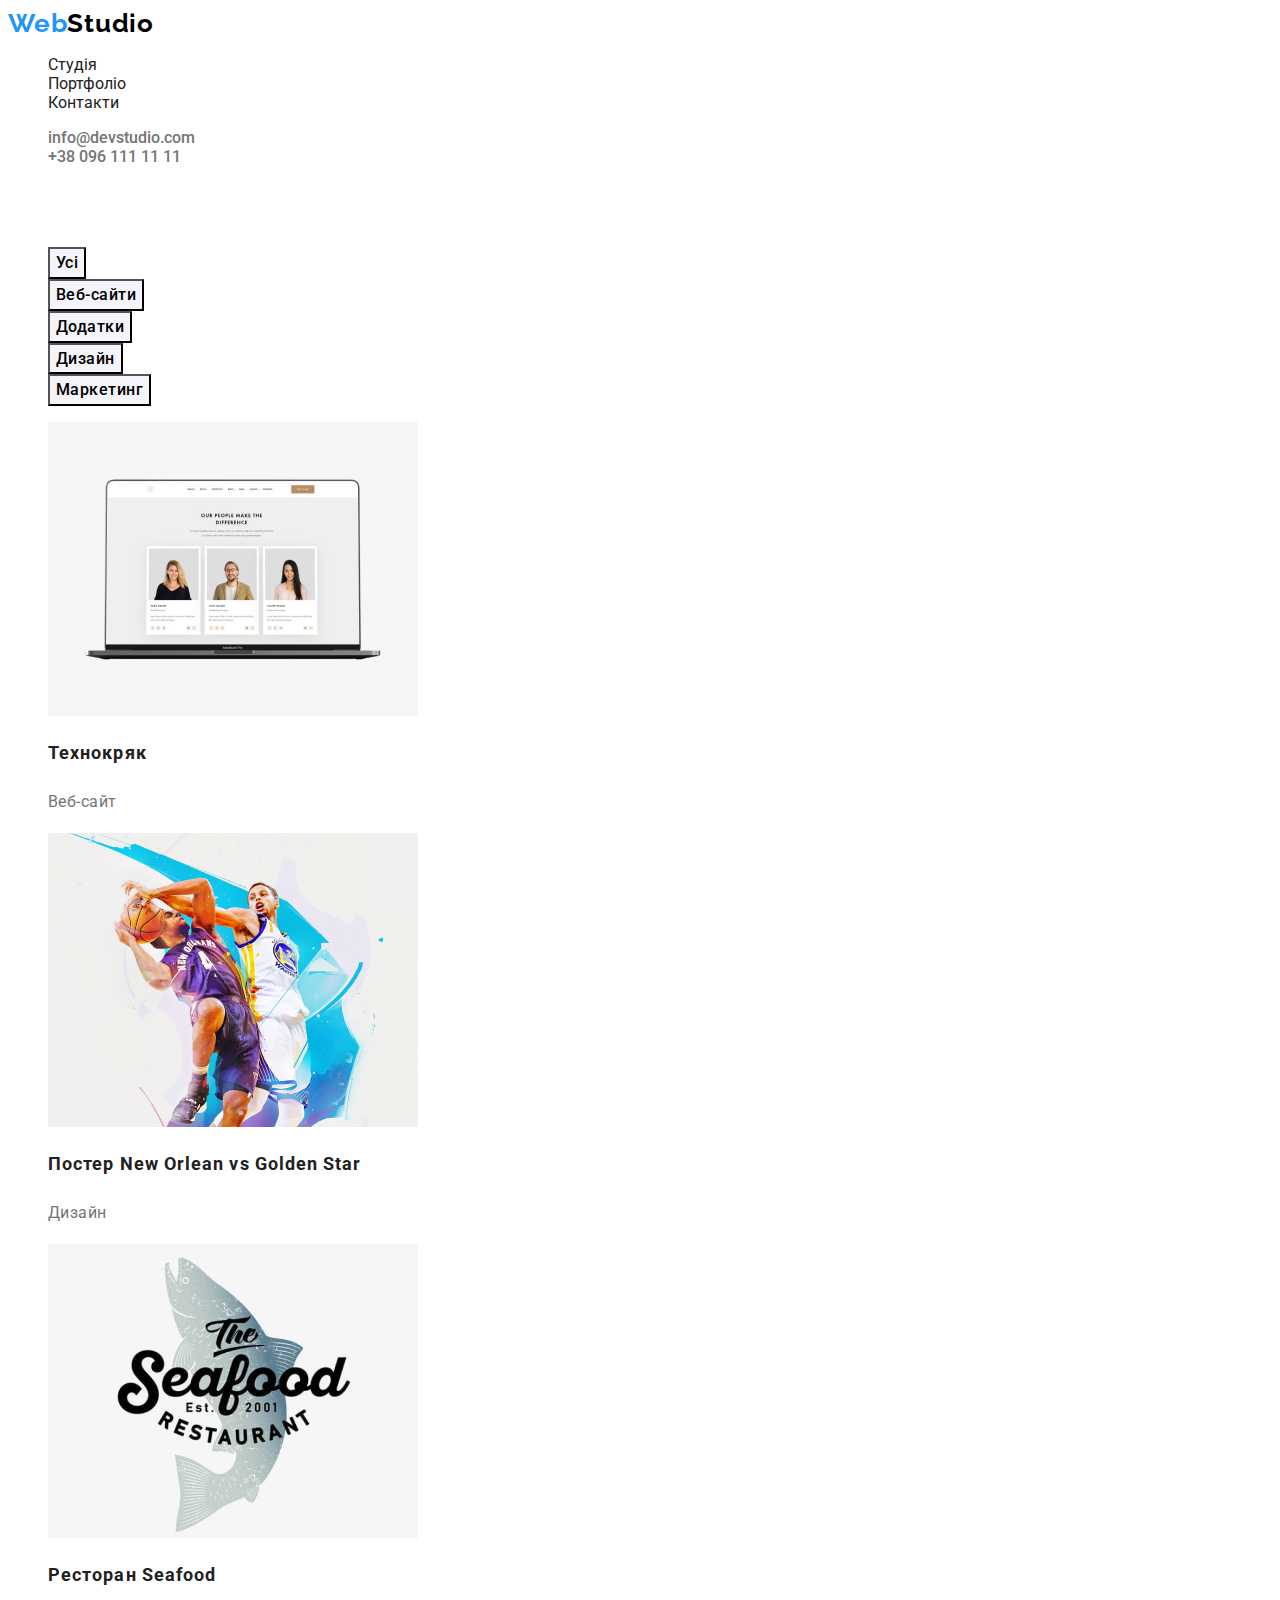
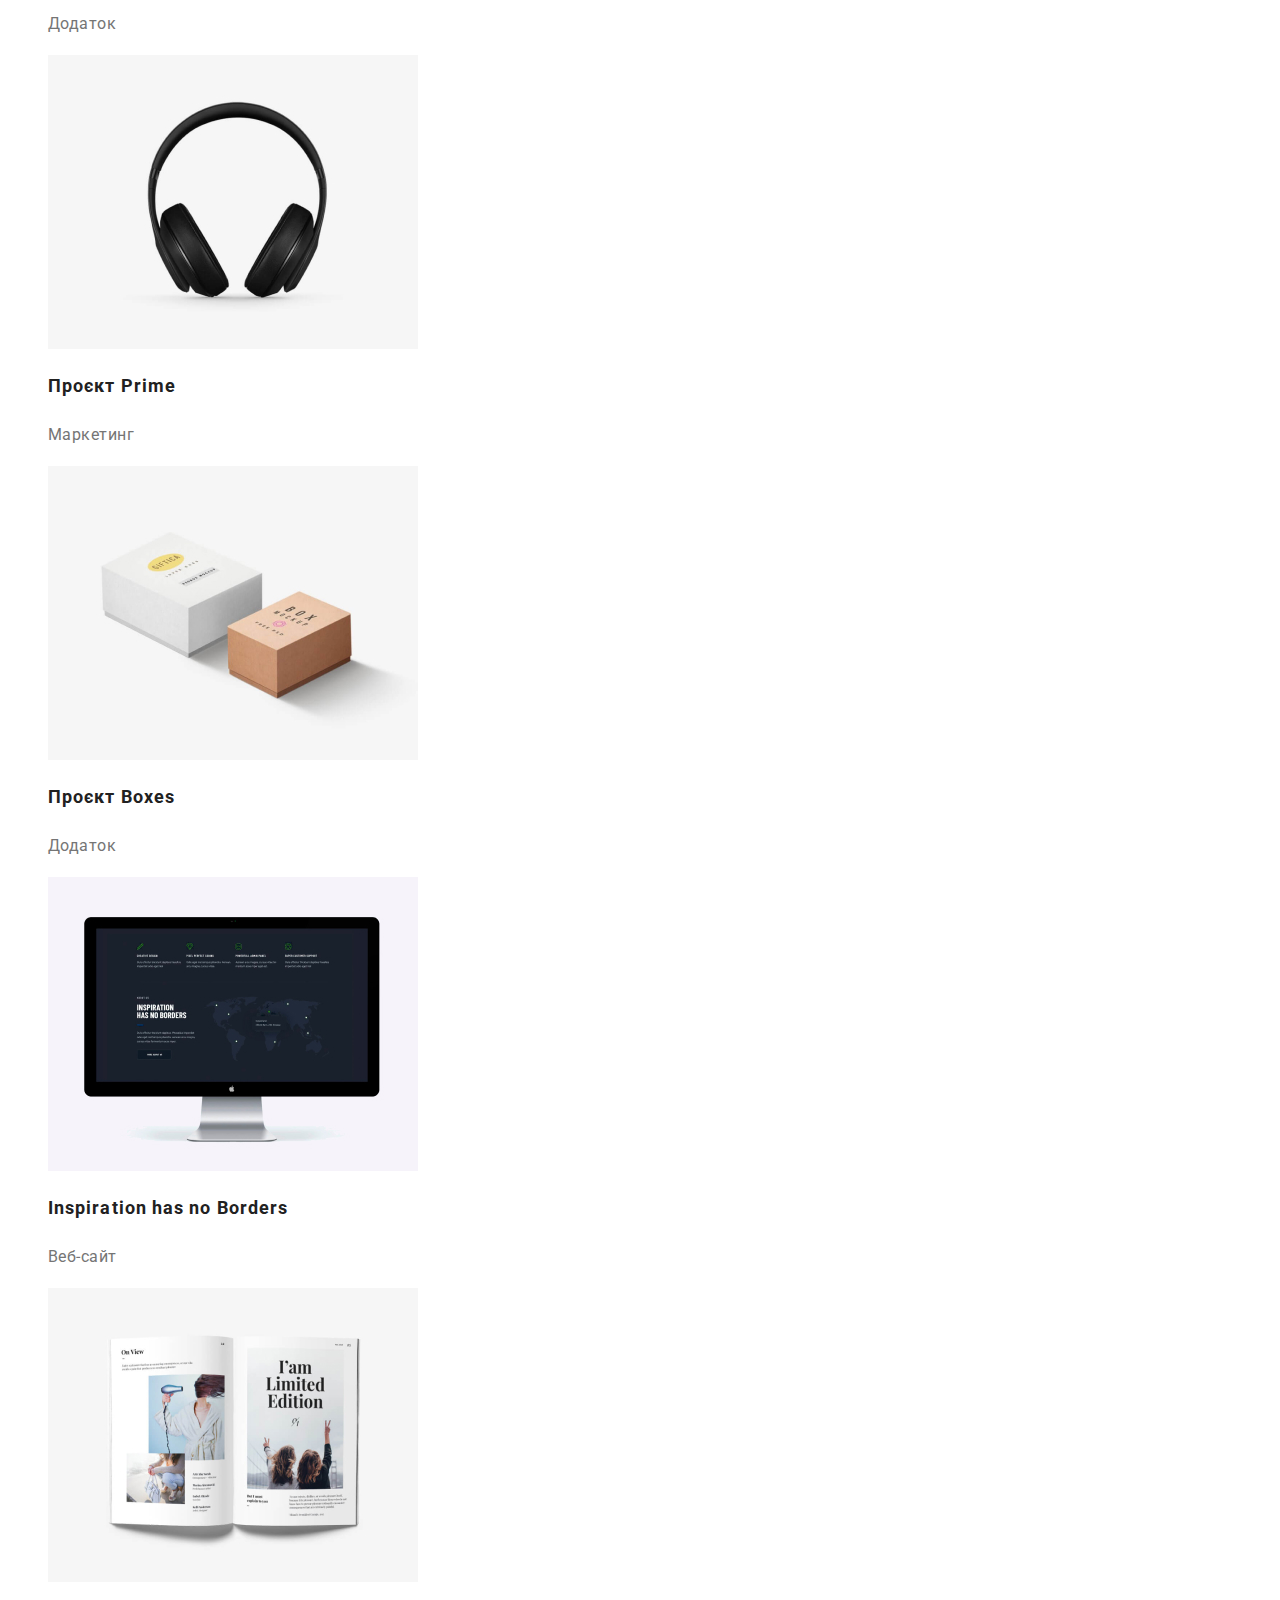
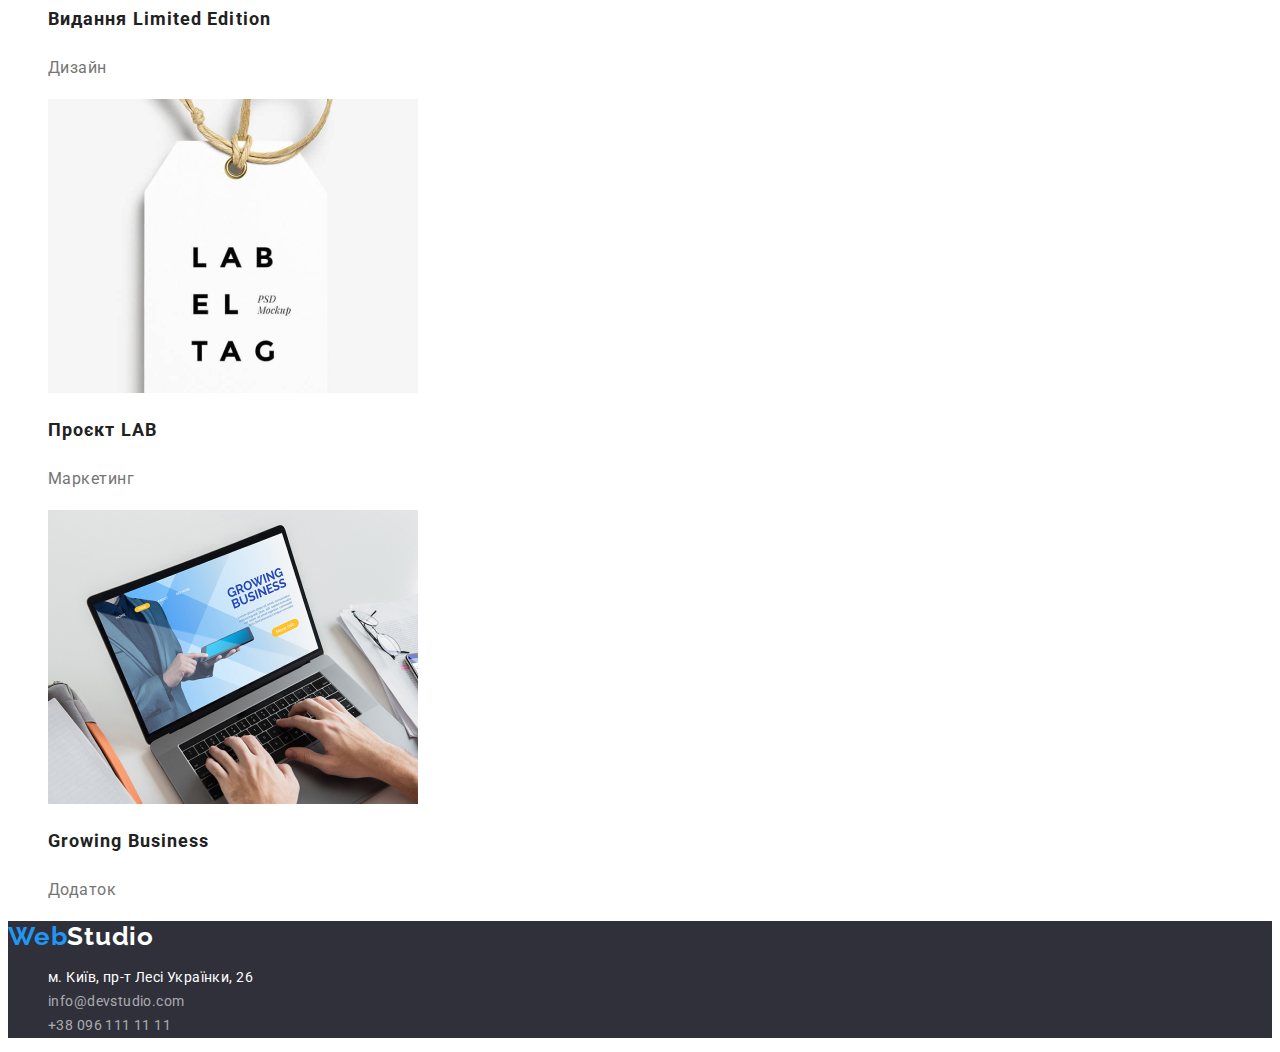
==== portfolio.html @ 6a6a4c06 "Initial commit" ====
<!DOCTYPE html>
<html lang="uk">
  <head>
    <meta charset="UTF-8" />
    <meta http-equiv="X-UA-Compatible" content="IE=edge" />
    <meta name="viewport" content="width=device-width, initial-scale=1.0" />
    <title>WebStudio</title>
    <!-- fonts -->
    <link rel="preconnect" href="https://fonts.googleapis.com" />
    <link rel="preconnect" href="https://fonts.gstatic.com" crossorigin />
    <link
      href="https://fonts.googleapis.com/css2?family=Raleway:wght@700&family=Roboto:wght@400;500;700;900&display=swap"
      rel="stylesheet"
    />
    <!-- css styles -->
    <link rel="stylesheet" href="./css/styles.css" />
  </head>
  <body class="page">
    <!-- header -->
    <header class="header">
      <nav class="main-nav">
        <a class="logo" href="./index.html">Web<span class="logo-upper-half">Studio</span></a>
        <ul class="list">
          <li class="list-item"><a class="link" href="./index.html">Студія</a></li>
          <li class="list-item"><a class="link" href="./portfolio.html">Портфоліо</a></li>
          <li class="list-item"><a class="link" href="">Контакти</a></li>
        </ul>
      </nav>
      <div class="group">
        <ul class="list">
          <li class="list-item">
            <a class="link" href="mailto:info@devstudio.com">info@devstudio.com</a>
          </li>
          <li class="list-item"><a class="link" href="tel:+380961111111">+38 096 111 11 11</a></li>
        </ul>
      </div>
    </header>
    <main>
      <!-- portfolio -->
      <section class="section">
        <h1 class="portfolio-title">Наші проекти</h1>
        <ul class="list">
          <li class="list-item"><button class="portfolio-btn" type="button">Усі</button></li>
          <li class="list-item"><button class="portfolio-btn" type="button">Веб-сайти</button></li>
          <li class="list-item"><button class="portfolio-btn" type="button">Додатки</button></li>
          <li class="list-item"><button class="portfolio-btn" type="button">Дизайн</button></li>
          <li class="list-item"><button class="portfolio-btn" type="button">Маркетинг</button></li>
        </ul>
        <ul class="list">
          <li class="list-item">
            <img
              class="img"
              src="./images/portfolio/project-1.jpg"
              alt="Ноутбук"
              width="370"
              height="294"
            />
            <h2 class="portfolio-item-title">Технокряк</h2>
            <p class="portfolio-item-subtitle">Веб-сайт</p>
          </li>
          <li class="list-item">
            <img
              class="img"
              src="./images/portfolio/project-2.jpg"
              alt="Баскетболисты с мячом"
              width="370"
              height="294"
            />
            <h2 class="portfolio-item-title">Постер New Orlean vs Golden Star</h2>
            <p class="portfolio-item-subtitle">Дизайн</p>
          </li>
          <li class="list-item">
            <img
              class="img"
              src="./images/portfolio/project-3.jpg"
              alt="Рыба. Логотип ресторана seafood"
              width="370"
              height="294"
            />
            <h2 class="portfolio-item-title">Ресторан Seafood</h2>
            <p class="portfolio-item-subtitle">Додаток</p>
          </li>
          <li class="list-item">
            <img
              class="img"
              src="./images/portfolio/project-4.jpg"
              alt="Наушники"
              width="370"
              height="294"
            />
            <h2 class="portfolio-item-title">Проєкт Prime</h2>
            <p class="portfolio-item-subtitle">Маркетинг</p>
          </li>
          <li class="list-item">
            <img
              class="img"
              src="./images/portfolio/project-5.jpg"
              alt="Две коробки белого и коричневого цвета"
              width="370"
              height="294"
            />
            <h2 class="portfolio-item-title">Проєкт Boxes</h2>
            <p class="portfolio-item-subtitle">Додаток</p>
          </li>
          <li class="list-item">
            <img
              class="img"
              src="./images/portfolio/project-6.jpg"
              alt="Моноблок apple imac"
              width="370"
              height="294"
            />
            <h2 class="portfolio-item-title">Inspiration has no Borders</h2>
            <p class="portfolio-item-subtitle">Веб-сайт</p>
          </li>
          <li class="list-item">
            <img
              class="img"
              src="./images/portfolio/project-7.jpg"
              alt="Журнал издания Limited Edition"
              width="370"
              height="294"
            />
            <h2 class="portfolio-item-title">Видання Limited Edition</h2>
            <p class="portfolio-item-subtitle">Дизайн</p>
          </li>
          <li class="list-item">
            <img
              class="img"
              src="./images/portfolio/project-8.jpg"
              alt="Бирка с заголовком проекта LAB"
              width="370"
              height="294"
            />
            <h2 class="portfolio-item-title">Проєкт LAB</h2>
            <p class="portfolio-item-subtitle">Маркетинг</p>
          </li>
          <li class="list-item">
            <img
              class="img"
              src="./images/portfolio/project-9.jpg"
              alt="Ноутбук на котором наберают текст"
              width="370"
              height="294"
            />
            <h2 class="portfolio-item-title">Growing Business</h2>
            <p class="portfolio-item-subtitle">Додаток</p>
          </li>
        </ul>
      </section>
    </main>
    <!-- Contacts -->
    <footer class="footer">
      <a class="logo" href="./index.html">Web<span class="logo-lower-half">Studio</span></a>
      <address class="contacts-adress">
        <ul class="list">
          <li class="list-item">
            <a
              class="link"
              href="https://goo.gl/maps/WYEAcVvs6HU5PnNz8"
              target="_blank"
              rel="noopener noreferrer nofollow"
              ><span class="location">м. Київ, пр-т Лесі Українки, 26</span>
            </a>
          </li>
          <li class="list-item">
            <a class="link" href="mailto:info@devstudio.com">info@devstudio.com</a>
          </li>
          <li class="list-item"><a class="link" href="tel:+380961111111">+38 096 111 11 11</a></li>
        </ul>
      </address>
    </footer>
  </body>
</html>
---- css/styles.css ----
/* var */

:root {
  /* Fonts */

  --logo-font: 'Raleway', sans-serif;
  --main-font: 'Roboto', sans-serif;

  /* Text colors */

  --main-txt-cl: #212121;
  --secondary-txt-cl: #757575;
  --main-cl-title: #ffffff;
  --accent-cl: #2196f3;

  --logo-main-cl: #2196f3;
  --logo-upperhalf-cl: #000000;
  --logo-lowerhalf-cl: #ffffff;

  --contact-adress-cl: #ffffff;
  --mail-tel-cl: rgba(255, 255, 255, 0.6);

  --button-hover-cl: #ffffff;

  /* Background colors */

  --header-bg-cl: #ffffff;
  --hero-footer-bg: #2f303a;
  --team-bg-cl: #f5f4fa;

  --button-bg-cl: #f5f4fa;

  /* Others */
}

/* reset */

.link {
  text-decoration: none;
  color: currentColor;
}

.list {
  list-style: none;
}

/* main */

body {
  font-family: var(--main-font);
  color: var(--main-txt-cl);
}

/* header */

.header {
  background-color: var(--header-bg-cl);
}
.logo {
  font-family: var(--logo-font);
  color: var(--logo-main-cl);
  text-decoration: none;

  font-weight: 700;
  font-size: 26px;
  line-height: 1.19;
  letter-spacing: 0.03em;
}

.logo-upper-half {
  color: var(--logo-upperhalf-cl);
}

.logo-lower-half {
  color: var(--logo-lowerhalf-cl);
}

.list-item-nav {
  font-weight: 500;
  font-size: 14px;
  line-height: 1.14;
  letter-spacing: 0.02em;
}

.link:hover,
.link:focus {
  color: var(--accent-cl);
}

.group {
  font-weight: 500;
  color: var(--secondary-txt-cl);
}

/* hero-section */

.hero-section {
  background-color: var(--hero-footer-bg);
}

.hero-title {
  font-weight: 900;
  font-size: 44px;
  line-height: 1.36;
  letter-spacing: 0.06em;
  text-align: center;
  text-transform: uppercase;

  color: var(--main-cl-title);
}

.hero-btn {
  font-weight: 700;
  font-size: 16px;
  line-height: 1.88;
  letter-spacing: 0.06em;
  cursor: pointer;
  font-family: inherit;

  color: var(--main-cl-title);
  background-color: var(--accent-cl);
}

/* ! */

/* benefits section */

.benefits-title {
  font-weight: 700;
  font-size: 36px;
  line-height: 1.16;
  text-align: center;
  letter-spacing: 0.03em;
}

.benefits-list-title {
  font-weight: 700;
  font-size: 14px;
  line-height: 1.14;
  letter-spacing: 0.03em;
  text-transform: uppercase;
}

.benefits-list-subtitle {
  font-size: 14px;
  line-height: 1.71;
  letter-spacing: 0.03em;

  color: var(--secondary-txt-cl);
}

/* about section */

.about-title {
  font-weight: 700;
  font-size: 36px;
  line-height: 1.17;
  text-align: center;
  letter-spacing: 0.03em;
}

/* team section */

.team-section {
  background-color: var(--team-bg-cl);
}

.team-title {
  font-weight: 700;
  font-size: 36px;
  line-height: 1.17;
  text-align: center;
  letter-spacing: 0.03em;
}

.team-name {
  font-weight: 500;
  font-size: 16px;
  line-height: 1.19;
  letter-spacing: 0.03em;
}

.team-position {
  font-size: 16px;
  line-height: 1.19;
  letter-spacing: 0.03em;

  color: var(--secondary-txt-cl);
}

/* footer section */

.footer {
  background-color: var(--hero-footer-bg);
}

.contacts-adress {
  font-style: normal;
  font-size: 14px;
  line-height: 1.71;
  letter-spacing: 0.03em;

  color: var(--mail-tel-cl);
}

.location {
  color: var(--contact-adress-cl);
}

.location:hover,
.location:focus {
  color: var(--accent-cl);
}

/* portfolio */

/* main */

.portfolio-title {
  visibility: hidden;
}

.portfolio-btn {
  font-weight: 500;
  font-size: 16px;
  line-height: 1.62;
  letter-spacing: 0.03em;
  cursor: pointer;
  font-family: inherit;

  background-color: var(--button-bg-cl);
}

.portfolio-btn:hover,
.portfolio-btn:focus {
  color: var(--button-hover-cl);
  background-color: var(--accent-cl);
}

.portfolio-item-title {
  font-weight: 700;
  font-size: 18px;
  line-height: 2;
  letter-spacing: 0.06em;
}

.portfolio-item-subtitle {
  font-size: 16px;
  line-height: 1.88;
  letter-spacing: 0.03em;

  color: var(--secondary-txt-cl);
}
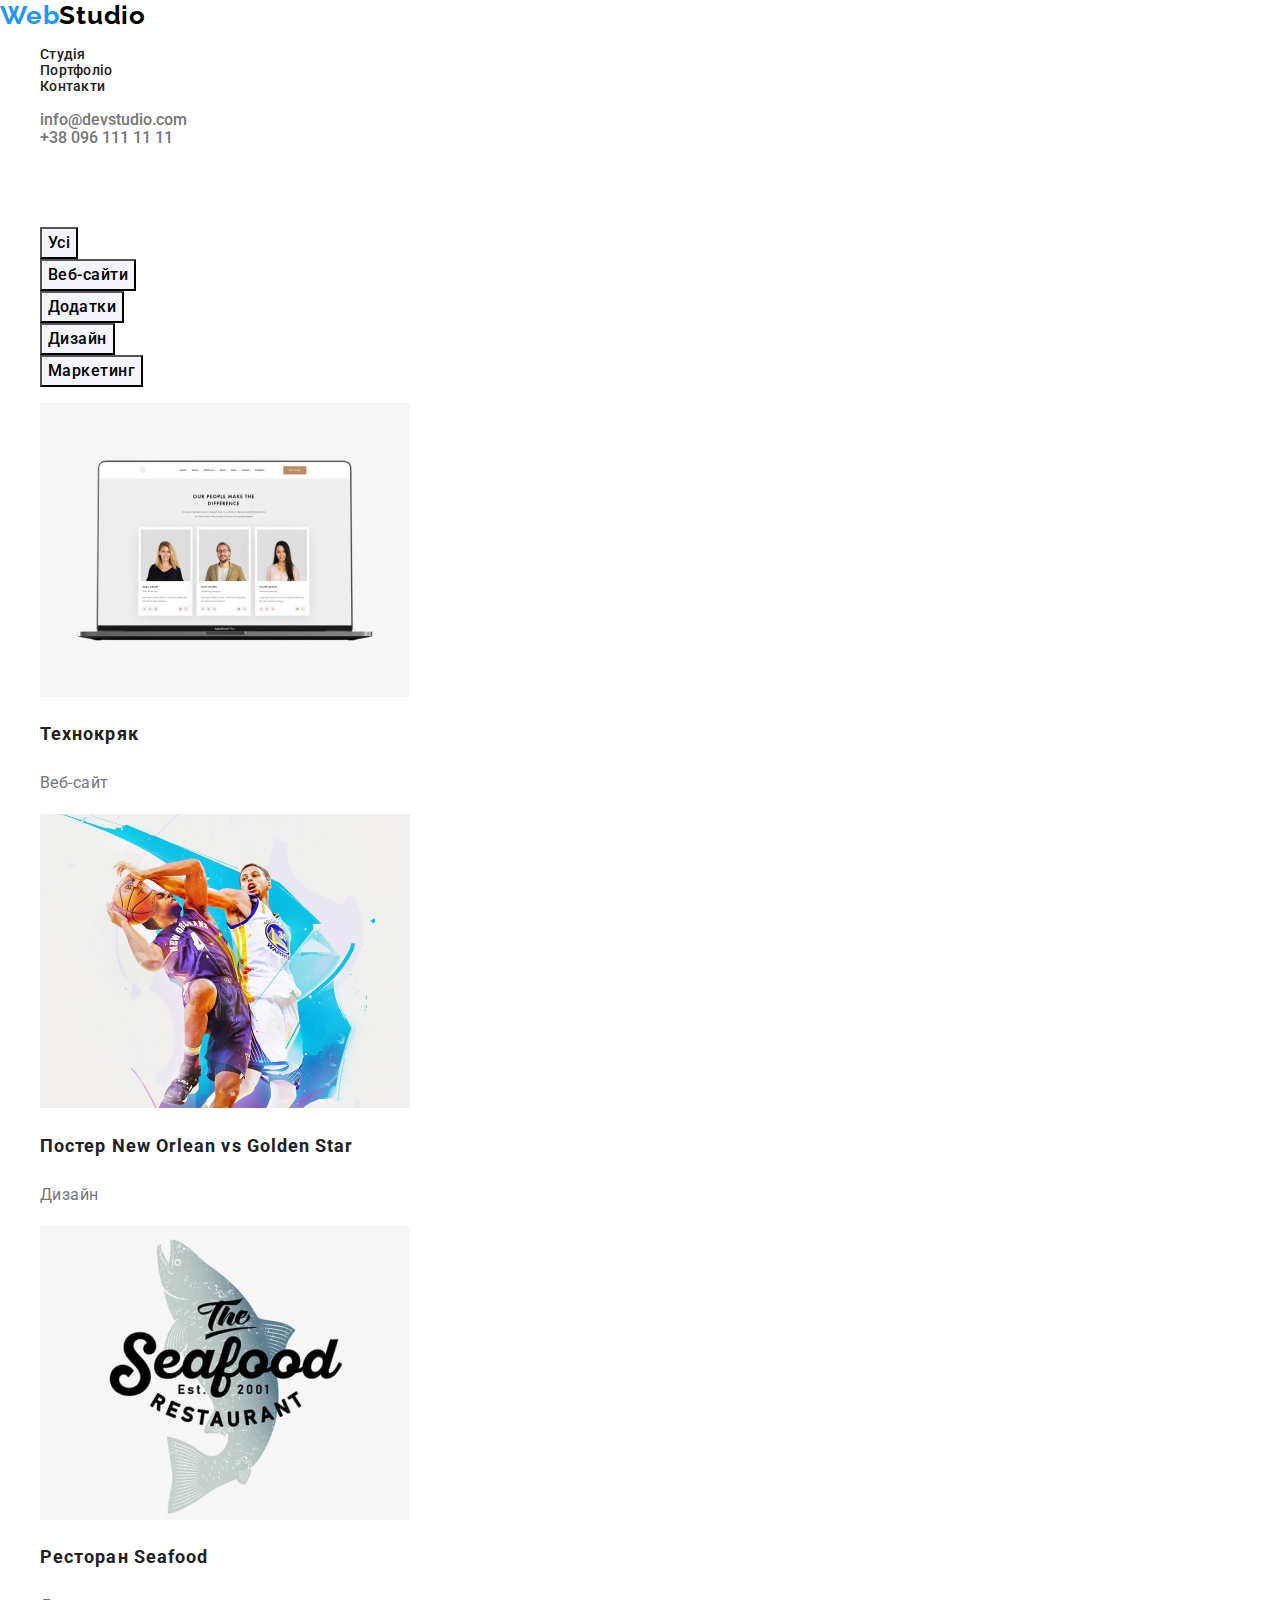
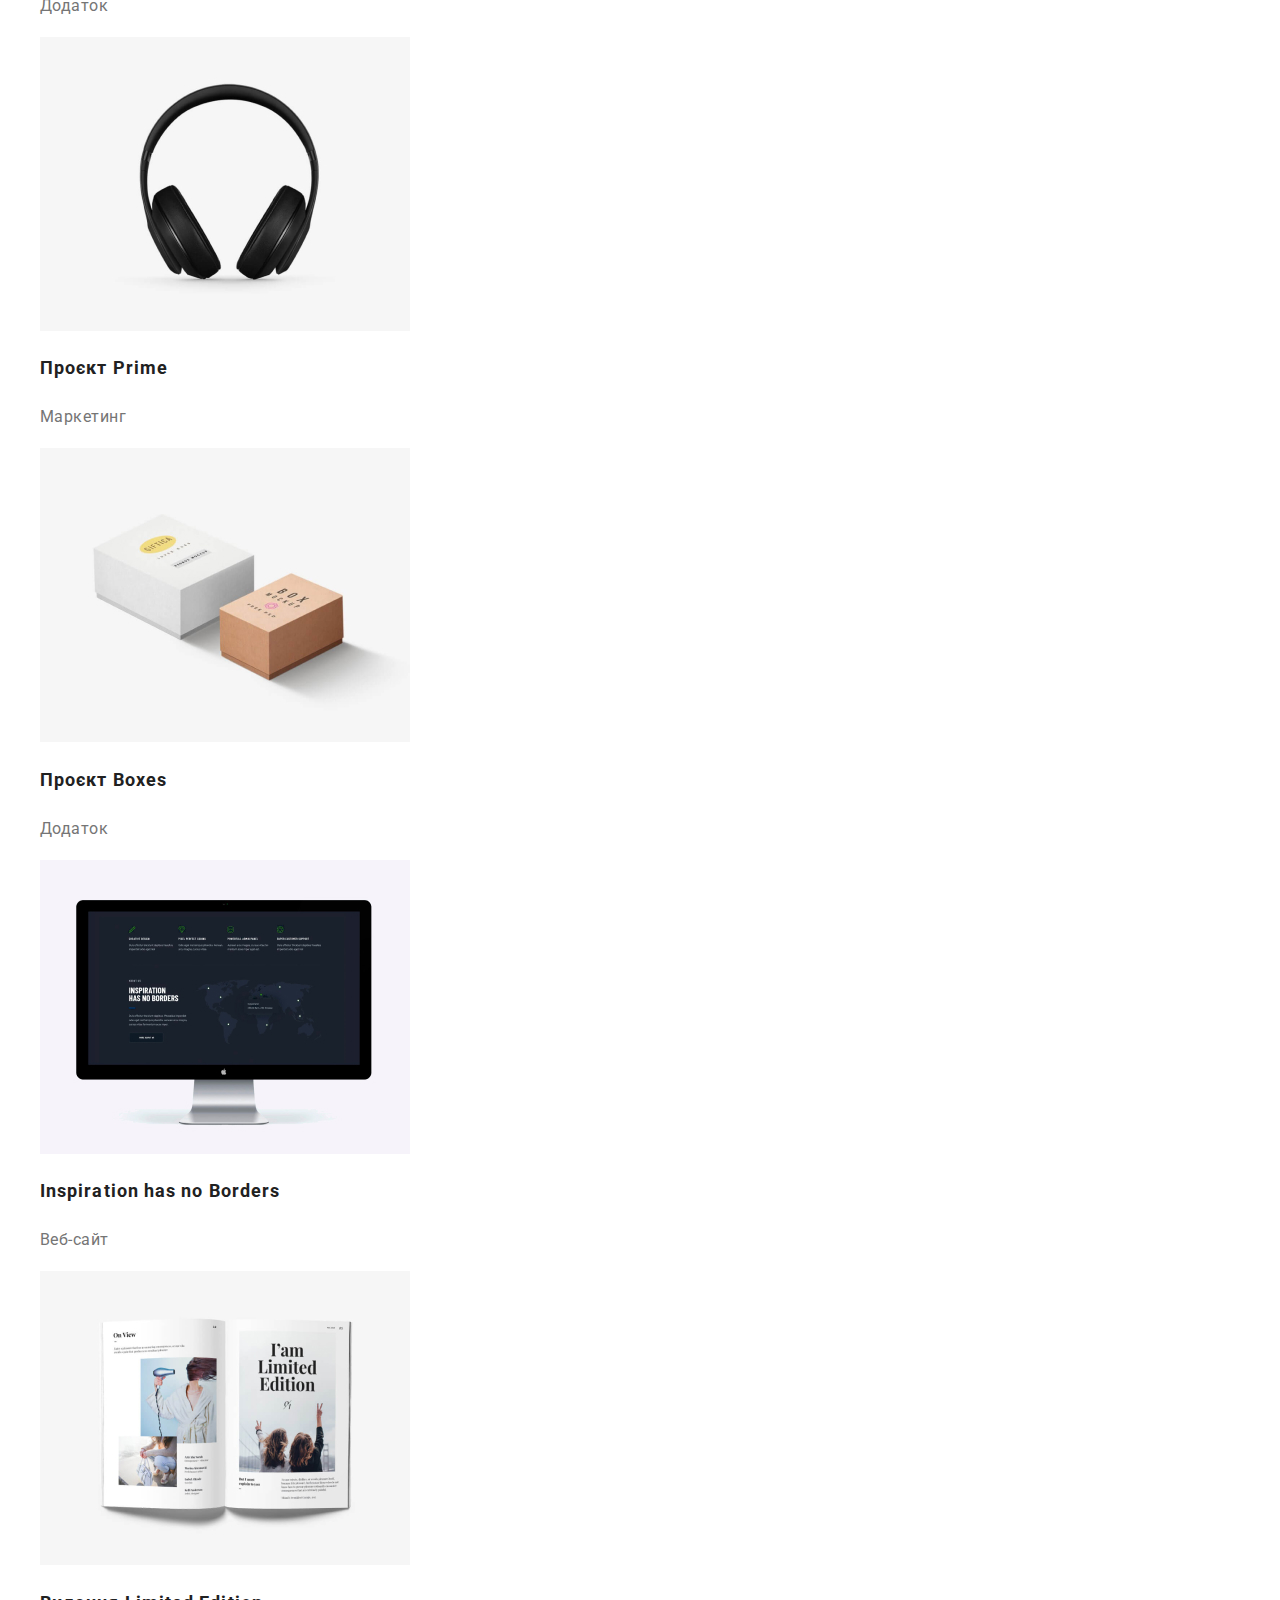
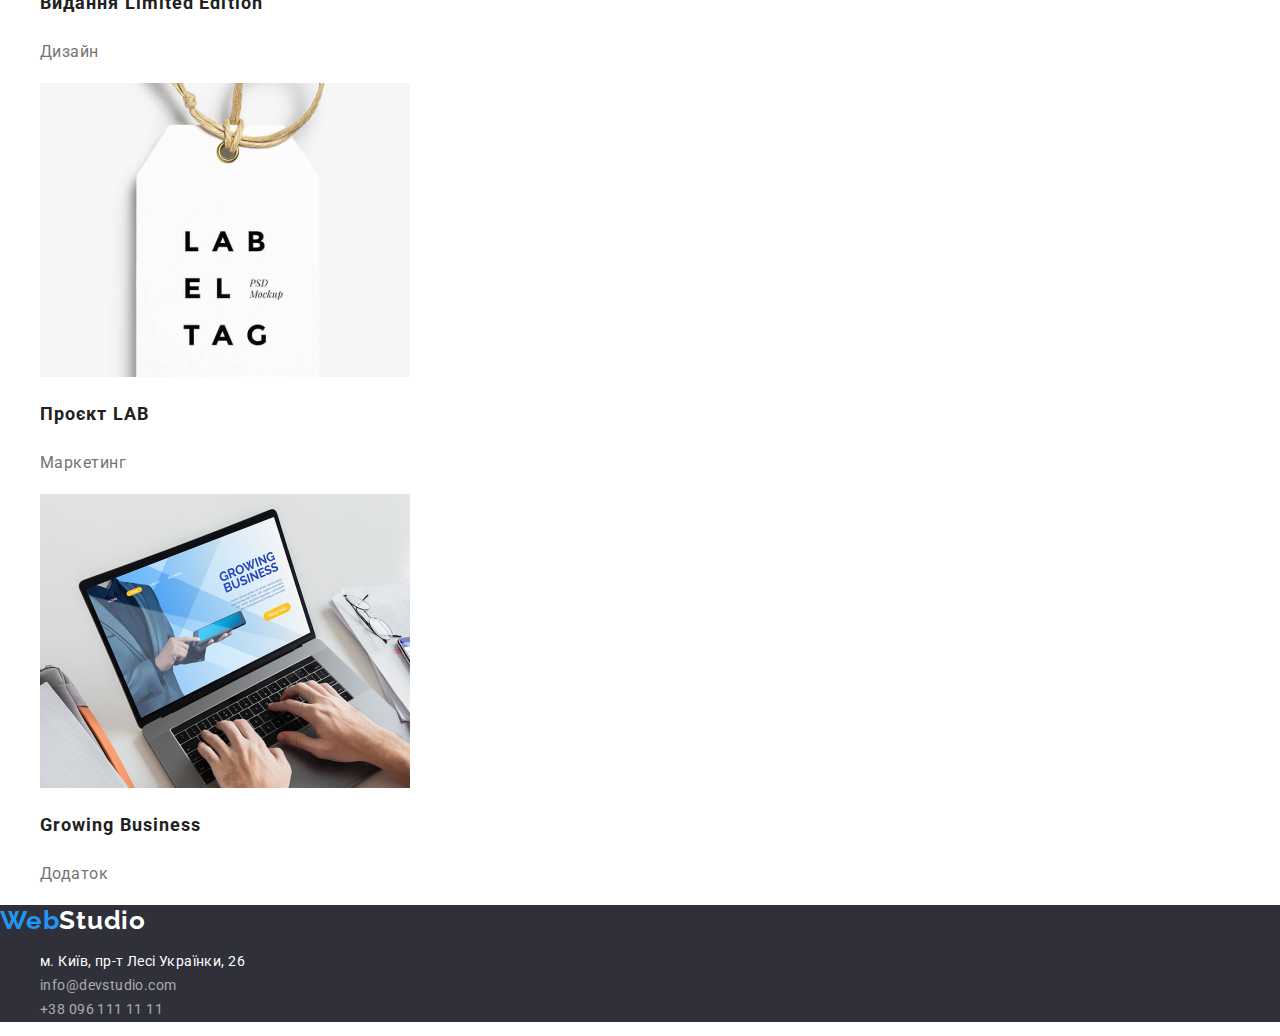
==== commit 44c9db10: "update portfolio.html" ====
--- a/portfolio.html
+++ b/portfolio.html
@@ -12,163 +12,213 @@
       href="https://fonts.googleapis.com/css2?family=Raleway:wght@700&family=Roboto:wght@400;500;700;900&display=swap"
       rel="stylesheet"
     />
+    <!-- css normalize -->
+    <link rel="stylesheet" href="./css/modern-normalize.css" />
     <!-- css styles -->
     <link rel="stylesheet" href="./css/styles.css" />
   </head>
-  <body class="page">
+  <body>
     <!-- header -->
     <header class="header">
-      <nav class="main-nav">
-        <a class="logo" href="./index.html">Web<span class="logo-upper-half">Studio</span></a>
-        <ul class="list">
-          <li class="list-item"><a class="link" href="./index.html">Студія</a></li>
-          <li class="list-item"><a class="link" href="./portfolio.html">Портфоліо</a></li>
-          <li class="list-item"><a class="link" href="">Контакти</a></li>
-        </ul>
-      </nav>
-      <div class="group">
-        <ul class="list">
-          <li class="list-item">
-            <a class="link" href="mailto:info@devstudio.com">info@devstudio.com</a>
-          </li>
-          <li class="list-item"><a class="link" href="tel:+380961111111">+38 096 111 11 11</a></li>
-        </ul>
+      <div class="container header-container">
+        <nav class="main-nav">
+          <a class="logo header-logo" href="./index.html"
+            >Web<span class="logo-upper-half">Studio</span></a
+          >
+          <ul class="list list-nav">
+            <li class="list-item-nav"><a class="link nav-link" href="./index.html">Студія</a></li>
+            <li class="list-item-nav">
+              <a class="link nav-link" href="./portfolio.html">Портфоліо</a>
+            </li>
+            <li class="list-item-nav"><a class="link nav-link" href="">Контакти</a></li>
+          </ul>
+        </nav>
+        <div class="group">
+          <ul class="list header-contacts-list">
+            <li class="list-item">
+              <a class="link header-contacts-link" href="mailto:info@devstudio.com"
+                >info@devstudio.com</a
+              >
+            </li>
+            <li class="list-item">
+              <a class="link header-contacts-link" href="tel:+380961111111">+38 096 111 11 11</a>
+            </li>
+          </ul>
+        </div>
       </div>
     </header>
     <main>
       <!-- portfolio -->
-      <section class="section">
-        <h1 class="portfolio-title">Наші проекти</h1>
-        <ul class="list">
-          <li class="list-item"><button class="portfolio-btn" type="button">Усі</button></li>
-          <li class="list-item"><button class="portfolio-btn" type="button">Веб-сайти</button></li>
-          <li class="list-item"><button class="portfolio-btn" type="button">Додатки</button></li>
-          <li class="list-item"><button class="portfolio-btn" type="button">Дизайн</button></li>
-          <li class="list-item"><button class="portfolio-btn" type="button">Маркетинг</button></li>
-        </ul>
-        <ul class="list">
-          <li class="list-item">
-            <img
-              class="img"
-              src="./images/portfolio/project-1.jpg"
-              alt="Ноутбук"
-              width="370"
-              height="294"
-            />
-            <h2 class="portfolio-item-title">Технокряк</h2>
-            <p class="portfolio-item-subtitle">Веб-сайт</p>
-          </li>
-          <li class="list-item">
-            <img
-              class="img"
-              src="./images/portfolio/project-2.jpg"
-              alt="Баскетболисты с мячом"
-              width="370"
-              height="294"
-            />
-            <h2 class="portfolio-item-title">Постер New Orlean vs Golden Star</h2>
-            <p class="portfolio-item-subtitle">Дизайн</p>
-          </li>
-          <li class="list-item">
-            <img
-              class="img"
-              src="./images/portfolio/project-3.jpg"
-              alt="Рыба. Логотип ресторана seafood"
-              width="370"
-              height="294"
-            />
-            <h2 class="portfolio-item-title">Ресторан Seafood</h2>
-            <p class="portfolio-item-subtitle">Додаток</p>
-          </li>
-          <li class="list-item">
-            <img
-              class="img"
-              src="./images/portfolio/project-4.jpg"
-              alt="Наушники"
-              width="370"
-              height="294"
-            />
-            <h2 class="portfolio-item-title">Проєкт Prime</h2>
-            <p class="portfolio-item-subtitle">Маркетинг</p>
-          </li>
-          <li class="list-item">
-            <img
-              class="img"
-              src="./images/portfolio/project-5.jpg"
-              alt="Две коробки белого и коричневого цвета"
-              width="370"
-              height="294"
-            />
-            <h2 class="portfolio-item-title">Проєкт Boxes</h2>
-            <p class="portfolio-item-subtitle">Додаток</p>
-          </li>
-          <li class="list-item">
-            <img
-              class="img"
-              src="./images/portfolio/project-6.jpg"
-              alt="Моноблок apple imac"
-              width="370"
-              height="294"
-            />
-            <h2 class="portfolio-item-title">Inspiration has no Borders</h2>
-            <p class="portfolio-item-subtitle">Веб-сайт</p>
-          </li>
-          <li class="list-item">
-            <img
-              class="img"
-              src="./images/portfolio/project-7.jpg"
-              alt="Журнал издания Limited Edition"
-              width="370"
-              height="294"
-            />
-            <h2 class="portfolio-item-title">Видання Limited Edition</h2>
-            <p class="portfolio-item-subtitle">Дизайн</p>
-          </li>
-          <li class="list-item">
-            <img
-              class="img"
-              src="./images/portfolio/project-8.jpg"
-              alt="Бирка с заголовком проекта LAB"
-              width="370"
-              height="294"
-            />
-            <h2 class="portfolio-item-title">Проєкт LAB</h2>
-            <p class="portfolio-item-subtitle">Маркетинг</p>
-          </li>
-          <li class="list-item">
-            <img
-              class="img"
-              src="./images/portfolio/project-9.jpg"
-              alt="Ноутбук на котором наберают текст"
-              width="370"
-              height="294"
-            />
-            <h2 class="portfolio-item-title">Growing Business</h2>
-            <p class="portfolio-item-subtitle">Додаток</p>
-          </li>
-        </ul>
+      <section class="section portfolio-section">
+        <div class="container portfolio-container">
+          <h1 class="portfolio-title">Наші проекти</h1>
+          <ul class="list portfolio-btn-list">
+            <li class="list-item btn-list-item">
+              <button class="portfolio-btn" type="button">Усі</button>
+            </li>
+            <li class="list-item btn-list-item">
+              <button class="portfolio-btn" type="button">Веб-сайти</button>
+            </li>
+            <li class="list-item btn-list-item">
+              <button class="portfolio-btn" type="button">Додатки</button>
+            </li>
+            <li class="list-item btn-list-item">
+              <button class="portfolio-btn" type="button">Дизайн</button>
+            </li>
+            <li class="list-item btn-list-item">
+              <button class="portfolio-btn" type="button">Маркетинг</button>
+            </li>
+          </ul>
+          <ul class="list portfolio-list">
+            <li class="list-item portfolio-list-item">
+              <img
+                class="img portfolio-img"
+                src="./images/portfolio/project-1.jpg"
+                alt="Ноутбук"
+                width="370"
+                height="294"
+              />
+              <div class="portfolio-wrap">
+                <h2 class="portfolio-item-title">Технокряк</h2>
+                <p class="portfolio-item-subtitle">Веб-сайт</p>
+              </div>
+            </li>
+            <li class="list-item portfolio-list-item">
+              <img
+                class="img portfolio-img"
+                src="./images/portfolio/project-2.jpg"
+                alt="Баскетболисты с мячом"
+                width="370"
+                height="294"
+              />
+              <div class="portfolio-wrap">
+                <h2 class="portfolio-item-title">Постер New Orlean vs Golden Star</h2>
+                <p class="portfolio-item-subtitle">Дизайн</p>
+              </div>
+            </li>
+            <li class="list-item portfolio-list-item">
+              <img
+                class="img portfolio-img"
+                src="./images/portfolio/project-3.jpg"
+                alt="Рыба. Логотип ресторана seafood"
+                width="370"
+                height="294"
+              />
+              <div class="portfolio-wrap">
+                <h2 class="portfolio-item-title">Ресторан Seafood</h2>
+                <p class="portfolio-item-subtitle">Додаток</p>
+              </div>
+            </li>
+            <li class="list-item portfolio-list-item">
+              <img
+                class="img portfolio-img"
+                src="./images/portfolio/project-4.jpg"
+                alt="Наушники"
+                width="370"
+                height="294"
+              />
+              <div class="portfolio-wrap">
+                <h2 class="portfolio-item-title">Проєкт Prime</h2>
+                <p class="portfolio-item-subtitle">Маркетинг</p>
+              </div>
+            </li>
+            <li class="list-item portfolio-list-item">
+              <img
+                class="img portfolio-img"
+                src="./images/portfolio/project-5.jpg"
+                alt="Две коробки белого и коричневого цвета"
+                width="370"
+                height="294"
+              />
+              <div class="portfolio-wrap">
+                <h2 class="portfolio-item-title">Проєкт Boxes</h2>
+                <p class="portfolio-item-subtitle">Додаток</p>
+              </div>
+            </li>
+            <li class="list-item portfolio-list-item">
+              <img
+                class="img portfolio-img"
+                src="./images/portfolio/project-6.jpg"
+                alt="Моноблок apple imac"
+                width="370"
+                height="294"
+              />
+              <div class="portfolio-wrap">
+                <h2 class="portfolio-item-title">Inspiration has no Borders</h2>
+                <p class="portfolio-item-subtitle">Веб-сайт</p>
+              </div>
+            </li>
+            <li class="list-item portfolio-list-item">
+              <img
+                class="img portfolio-img"
+                src="./images/portfolio/project-7.jpg"
+                alt="Журнал издания Limited Edition"
+                width="370"
+                height="294"
+              />
+              <div class="portfolio-wrap">
+                <h2 class="portfolio-item-title">Видання Limited Edition</h2>
+                <p class="portfolio-item-subtitle">Дизайн</p>
+              </div>
+            </li>
+            <li class="list-item portfolio-list-item">
+              <img
+                class="img portfolio-img"
+                src="./images/portfolio/project-8.jpg"
+                alt="Бирка с заголовком проекта LAB"
+                width="370"
+                height="294"
+              />
+              <div class="portfolio-wrap">
+                <h2 class="portfolio-item-title">Проєкт LAB</h2>
+                <p class="portfolio-item-subtitle">Маркетинг</p>
+              </div>
+            </li>
+            <li class="list-item portfolio-list-item">
+              <img
+                class="img portfolio-img"
+                src="./images/portfolio/project-9.jpg"
+                alt="Ноутбук на котором наберают текст"
+                width="370"
+                height="294"
+              />
+              <div class="portfolio-wrap">
+                <h2 class="portfolio-item-title">Growing Business</h2>
+                <p class="portfolio-item-subtitle">Додаток</p>
+              </div>
+            </li>
+          </ul>
+        </div>
       </section>
     </main>
     <!-- Contacts -->
     <footer class="footer">
-      <a class="logo" href="./index.html">Web<span class="logo-lower-half">Studio</span></a>
-      <address class="contacts-adress">
-        <ul class="list">
-          <li class="list-item">
-            <a
-              class="link"
-              href="https://goo.gl/maps/WYEAcVvs6HU5PnNz8"
-              target="_blank"
-              rel="noopener noreferrer nofollow"
-              ><span class="location">м. Київ, пр-т Лесі Українки, 26</span>
-            </a>
-          </li>
-          <li class="list-item">
-            <a class="link" href="mailto:info@devstudio.com">info@devstudio.com</a>
-          </li>
-          <li class="list-item"><a class="link" href="tel:+380961111111">+38 096 111 11 11</a></li>
-        </ul>
-      </address>
+      <div class="container">
+        <a class="logo footer-logo" href="./index.html"
+          >Web<span class="logo-lower-half">Studio</span></a
+        >
+        <address class="contacts-adress">
+          <ul class="list footer-contacts-list">
+            <li class="contacts-list-item">
+              <a
+                class="link footer-contacts-link"
+                href="https://goo.gl/maps/WYEAcVvs6HU5PnNz8"
+                target="_blank"
+                rel="noopener noreferrer nofollow"
+                ><span class="location">м. Київ, пр-т Лесі Українки, 26</span>
+              </a>
+            </li>
+            <li class="contacts-list-item">
+              <a class="link footer-contacts-link" href="mailto:info@devstudio.com"
+                >info@devstudio.com</a
+              >
+            </li>
+            <li class="contacts-list-item">
+              <a class="link footer-contacts-link" href="tel:+380961111111">+38 096 111 11 11</a>
+            </li>
+          </ul>
+        </address>
+      </div>
     </footer>
   </body>
 </html>
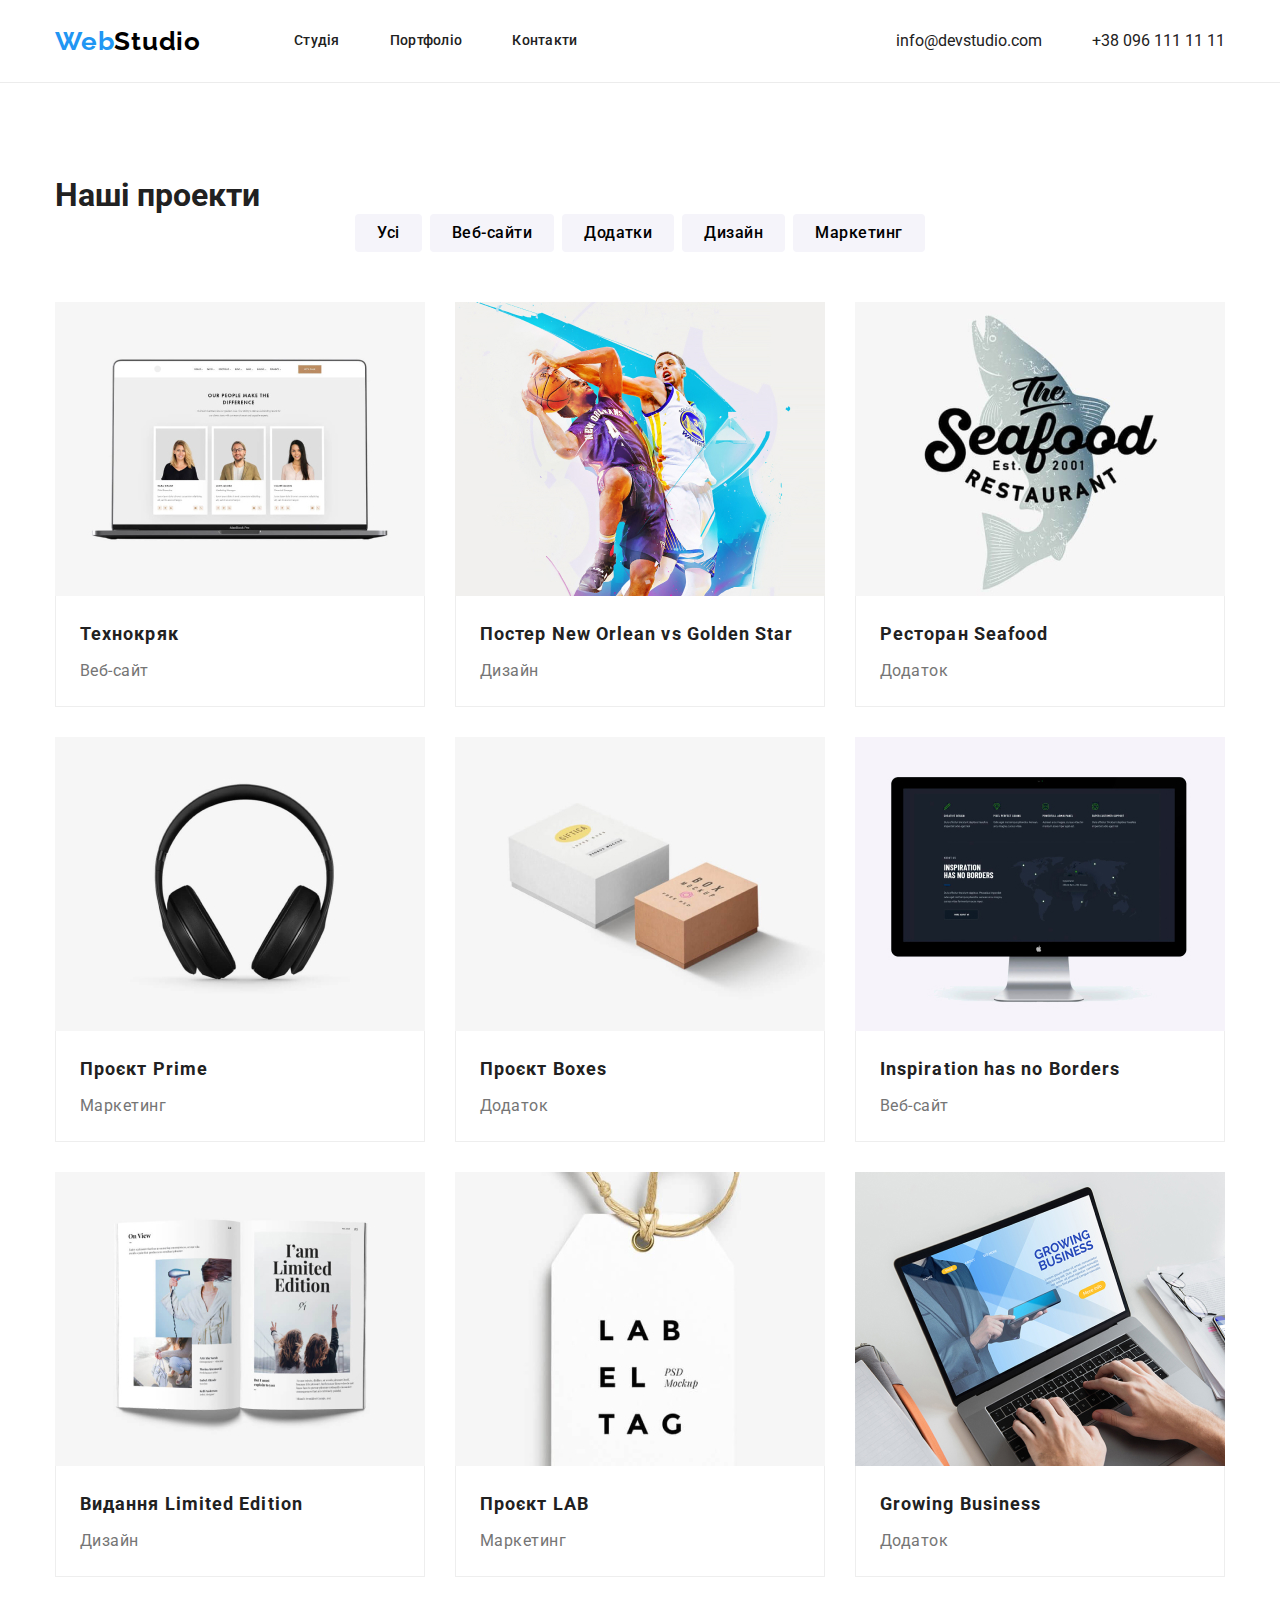
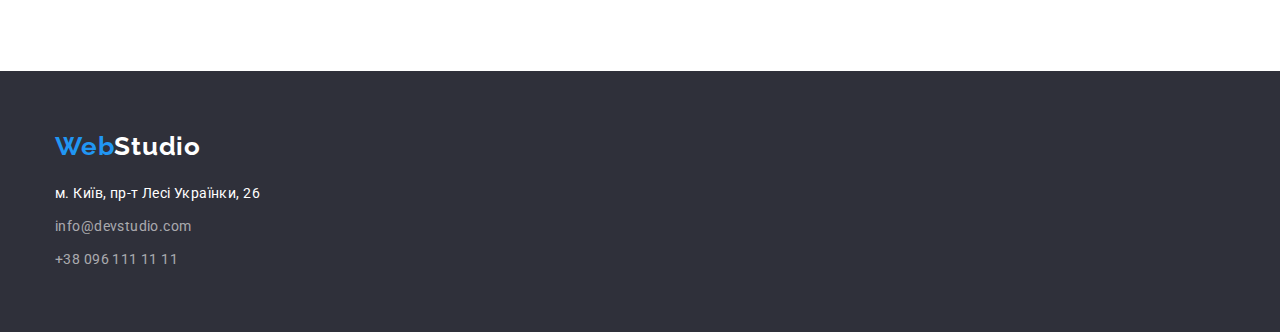
==== commit 0897a698: "Update portfolio.html" ====
--- a/portfolio.html
+++ b/portfolio.html
@@ -33,25 +33,23 @@
             <li class="list-item-nav"><a class="link nav-link" href="">Контакти</a></li>
           </ul>
         </nav>
-        <div class="group">
-          <ul class="list header-contacts-list">
-            <li class="list-item">
-              <a class="link header-contacts-link" href="mailto:info@devstudio.com"
-                >info@devstudio.com</a
-              >
-            </li>
-            <li class="list-item">
-              <a class="link header-contacts-link" href="tel:+380961111111">+38 096 111 11 11</a>
-            </li>
-          </ul>
-        </div>
+        <ul class="list header-contacts-list">
+          <li class="list-item">
+            <a class="link header-contacts-link" href="mailto:info@devstudio.com"
+              >info@devstudio.com</a
+            >
+          </li>
+          <li class="list-item">
+            <a class="link header-contacts-link" href="tel:+380961111111">+38 096 111 11 11</a>
+          </li>
+        </ul>
       </div>
     </header>
     <main>
       <!-- portfolio -->
-      <section class="section portfolio-section">
-        <div class="container portfolio-container">
-          <h1 class="portfolio-title">Наші проекти</h1>
+      <section class="section">
+        <div class="container">
+          <h1 class="title visually-hidden">Наші проекти</h1>
           <ul class="list portfolio-btn-list">
             <li class="list-item btn-list-item">
               <button class="portfolio-btn" type="button">Усі</button>
--- a/css/styles.css
+++ b/css/styles.css
@@ -31,9 +31,25 @@
   --button-bg-cl: #f5f4fa;
 
   /* Others */
+
+  --header-border-bottom: #ececec;
+  --portfolio-item-border: #eeeeee;
+  --team-wrap-bg: #ffffff;
 }
 
 /* reset */
+
+h1,
+h2,
+h3,
+h4,
+h5,
+h6,
+p,
+ul {
+  margin: 0;
+  padding: 0;
+}
 
 .link {
   text-decoration: none;
@@ -51,20 +67,52 @@
   color: var(--main-txt-cl);
 }
 
+.container {
+  width: 1200px;
+  padding-left: 15px;
+  padding-right: 15px;
+  margin: 0 auto;
+
+  /* outline: 2px solid red; */
+}
+
+.section {
+  padding-top: 94px;
+  padding-bottom: 94px;
+}
+
 /* header */
 
 .header {
   background-color: var(--header-bg-cl);
-}
+  border-bottom: 1px solid var(--header-border-bottom);
+}
+
+.header-container {
+  display: flex;
+  align-items: center;
+}
+
+.main-nav {
+  display: flex;
+  align-items: center;
+  margin-right: auto;
+}
+
 .logo {
   font-family: var(--logo-font);
-  color: var(--logo-main-cl);
   text-decoration: none;
 
   font-weight: 700;
   font-size: 26px;
   line-height: 1.19;
   letter-spacing: 0.03em;
+
+  color: var(--logo-main-cl);
+}
+
+.header-logo {
+  margin-right: 93px;
 }
 
 .logo-upper-half {
@@ -73,6 +121,11 @@
 
 .logo-lower-half {
   color: var(--logo-lowerhalf-cl);
+}
+
+.list-nav {
+  display: flex;
+  gap: 50px;
 }
 
 .list-item-nav {
@@ -82,6 +135,12 @@
   letter-spacing: 0.02em;
 }
 
+.nav-link {
+  display: block;
+  padding-top: 32px;
+  padding-bottom: 32px;
+}
+
 .link:hover,
 .link:focus {
   color: var(--accent-cl);
@@ -92,19 +151,41 @@
   color: var(--secondary-txt-cl);
 }
 
+.header-contacts-list {
+  display: flex;
+  gap: 50px;
+}
+
+.header-contacts-link {
+  display: block;
+  padding-top: 32px;
+  padding-bottom: 32px;
+}
+
 /* hero-section */
 
 .hero-section {
   background-color: var(--hero-footer-bg);
 }
 
+.hero-container {
+  display: flex;
+  flex-wrap: wrap;
+  justify-content: center;
+  flex-direction: column;
+}
+
 .hero-title {
+  width: 696px;
+
   font-weight: 900;
   font-size: 44px;
   line-height: 1.36;
   letter-spacing: 0.06em;
+  text-transform: uppercase;
   text-align: center;
-  text-transform: uppercase;
+
+  margin: 200px auto 30px auto;
 
   color: var(--main-cl-title);
 }
@@ -117,13 +198,24 @@
   cursor: pointer;
   font-family: inherit;
 
+  border: 0;
+  border-radius: 4px;
+  padding: 10px 32px;
+
+  margin-right: auto;
+  margin-bottom: 200px;
+  margin-left: auto;
+
   color: var(--main-cl-title);
   background-color: var(--accent-cl);
 }
 
-/* ! */
-
 /* benefits section */
+
+.benefits-list {
+  display: flex;
+  gap: 30px;
+}
 
 .benefits-title {
   font-weight: 700;
@@ -131,6 +223,8 @@
   line-height: 1.16;
   text-align: center;
   letter-spacing: 0.03em;
+
+  margin-bottom: 50px;
 }
 
 .benefits-list-title {
@@ -139,6 +233,8 @@
   line-height: 1.14;
   letter-spacing: 0.03em;
   text-transform: uppercase;
+
+  padding-bottom: 10px;
 }
 
 .benefits-list-subtitle {
@@ -157,11 +253,20 @@
   line-height: 1.17;
   text-align: center;
   letter-spacing: 0.03em;
+
+  margin-bottom: 50px;
+}
+
+.about-list {
+  display: flex;
+  flex-wrap: wrap;
+  gap: 30px;
 }
 
 /* team section */
 
 .team-section {
+  text-align: center;
   background-color: var(--team-bg-cl);
 }
 
@@ -169,8 +274,27 @@
   font-weight: 700;
   font-size: 36px;
   line-height: 1.17;
-  text-align: center;
-  letter-spacing: 0.03em;
+  letter-spacing: 0.03em;
+
+  margin-bottom: 50px;
+}
+
+.team-list {
+  display: flex;
+  flex-wrap: wrap;
+  gap: 30px;
+}
+
+.team-img {
+  display: flex;
+}
+
+.team-wrap {
+  display: flex;
+  flex-direction: column;
+  border-radius: 0px 0px 4px 4px;
+
+  background-color: var(--team-wrap-bg);
 }
 
 .team-name {
@@ -178,6 +302,8 @@
   font-size: 16px;
   line-height: 1.19;
   letter-spacing: 0.03em;
+  margin-top: 30px;
+  margin-bottom: 10px;
 }
 
 .team-position {
@@ -185,6 +311,8 @@
   line-height: 1.19;
   letter-spacing: 0.03em;
 
+  margin-bottom: 30px;
+
   color: var(--secondary-txt-cl);
 }
 
@@ -192,6 +320,12 @@
 
 .footer {
   background-color: var(--hero-footer-bg);
+}
+
+.footer-logo {
+  display: inline-block;
+  margin-top: 60px;
+  margin-bottom: 20px;
 }
 
 .contacts-adress {
@@ -203,6 +337,13 @@
   color: var(--mail-tel-cl);
 }
 
+.footer-contacts-list {
+  display: inline-flex;
+  flex-direction: column;
+  gap: 9px;
+  margin-bottom: 60px;
+}
+
 .location {
   color: var(--contact-adress-cl);
 }
@@ -218,6 +359,16 @@
 
 .portfolio-title {
   visibility: hidden;
+  position: absolute;
+  width: 1px;
+  height: 1px;
+}
+
+.portfolio-btn-list {
+  display: flex;
+  justify-content: center;
+  gap: 8px;
+  margin-bottom: 50px;
 }
 
 .portfolio-btn {
@@ -228,6 +379,11 @@
   cursor: pointer;
   font-family: inherit;
 
+  border: 0;
+  border-radius: 4px;
+
+  padding: 6px 22px;
+
   background-color: var(--button-bg-cl);
 }
 
@@ -237,11 +393,31 @@
   background-color: var(--accent-cl);
 }
 
+.portfolio-list {
+  display: flex;
+  flex-wrap: wrap;
+  gap: 30px;
+}
+
+.portfolio-img {
+  display: flex;
+}
+
+.portfolio-wrap {
+  display: flex;
+  flex-direction: column;
+
+  border: 1px solid var(--portfolio-item-border);
+  border-top: none;
+}
+
 .portfolio-item-title {
   font-weight: 700;
   font-size: 18px;
   line-height: 2;
   letter-spacing: 0.06em;
+
+  margin: 20px 24px 4px 24px;
 }
 
 .portfolio-item-subtitle {
@@ -249,5 +425,7 @@
   line-height: 1.88;
   letter-spacing: 0.03em;
 
+  margin: 0px 24px 20px 24px;
+
   color: var(--secondary-txt-cl);
 }
